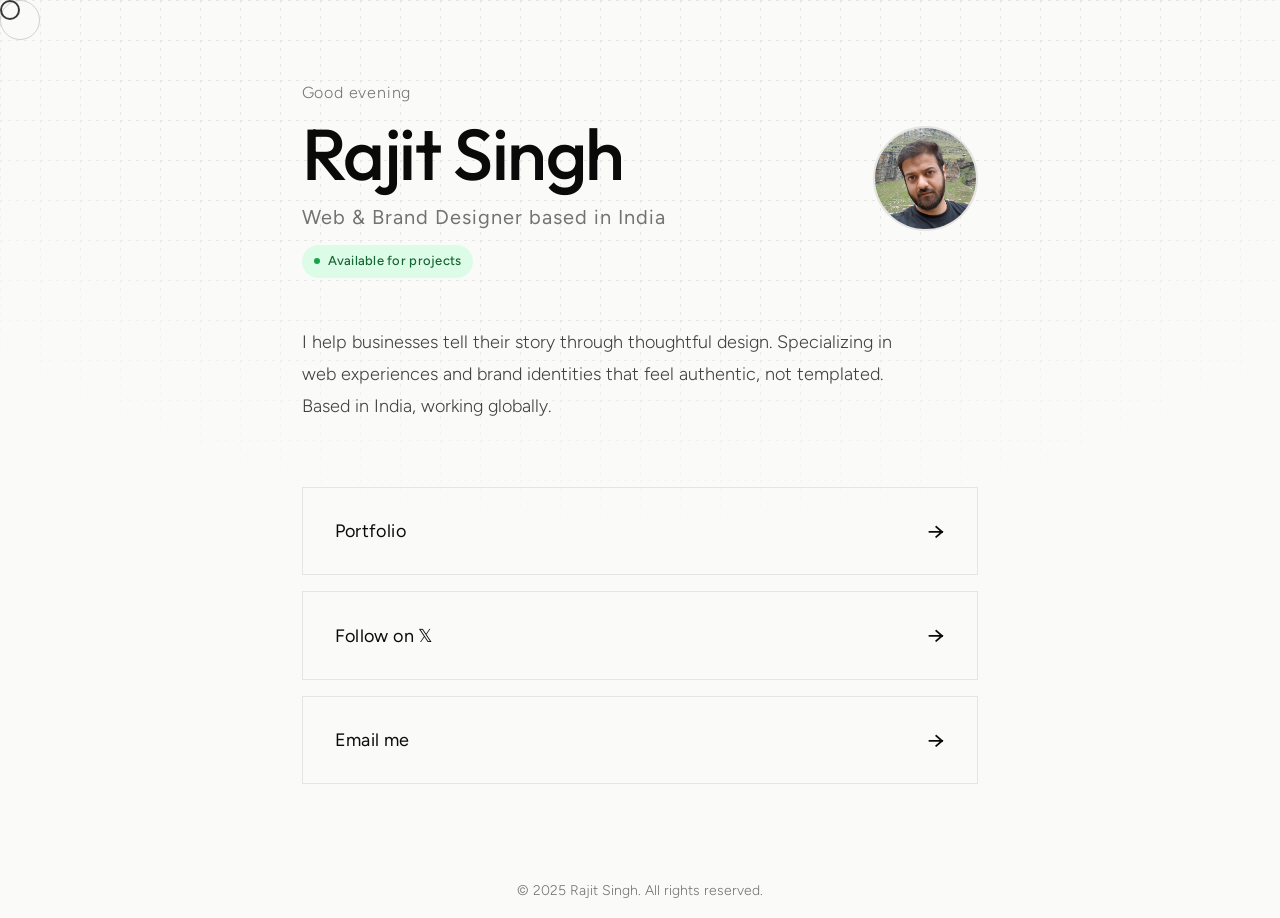
==== index.html @ 6b61099a "Initial commit: rajit.xyz website v1.0.0" ====
<!doctype html>
<html lang="en">
	<head>
		<meta charset="UTF-8" />
		<meta name="viewport" content="width=device-width, initial-scale=1.0" />

		<!-- Primary Meta Tags -->
		<title>Rajit Singh - Web & Brand Designer | India</title>
		<meta name="title" content="Rajit Singh - Web & Brand Designer | India" />
		<meta
			name="description"
			content="Professional web designer and branding designer based in India. Creating authentic, thoughtful digital experiences and brand identities for businesses globally."
		/>
		<meta name="keywords" content="web designer India, brand designer, branding designer, web design, brand identity, portfolio, Rajit Singh, graphic designer India" />
		<meta name="author" content="Rajit Singh" />
		<meta name="robots" content="index, follow" />
		<meta name="language" content="English" />
		<meta name="revisit-after" content="7 days" />

		<!-- Canonical URL -->
		<link rel="canonical" href="https://rajit.xyz/" />

		<!-- Open Graph / Facebook Meta Tags -->
		<meta property="og:type" content="website" />
		<meta property="og:url" content="https://rajit.xyz/" />
		<meta property="og:title" content="Rajit Singh - Web & Brand Designer | India" />
		<meta
			property="og:description"
			content="Professional web designer and branding designer based in India. Creating authentic, thoughtful digital experiences and brand identities for businesses globally."
		/>
		<meta property="og:image" content="https://rajit.xyz/images/featured-image.webp" />
		<meta property="og:image:width" content="1920" />
		<meta property="og:image:height" content="1005" />
		<meta property="og:site_name" content="Rajit Singh" />
		<meta property="og:locale" content="en_IN" />

		<!-- Twitter Card Meta Tags -->
		<meta name="twitter:card" content="summary" />
		<meta name="twitter:site" content="@rajitsingh" />
		<meta name="twitter:creator" content="@rajitsingh" />
		<meta name="twitter:title" content="Rajit Singh - Web & Brand Designer | India" />
		<meta
			name="twitter:description"
			content="Professional web designer and branding designer based in India. Creating authentic, thoughtful digital experiences and brand identities for businesses globally."
		/>
		<meta name="twitter:image" content="https://rajit.xyz/images/featured-image.webp" />

		<!-- Favicon -->
		<link rel="icon" type="image/svg+xml" href="images/favicon.svg" />
		<link rel="icon" type="image/png" sizes="32x32" href="images/favicon-32x32.png" />
		<link rel="icon" type="image/png" sizes="16x16" href="images/favicon-16x16.png" />
		<link rel="apple-touch-icon" sizes="180x180" href="images/apple-touch-icon.png" />

		<!-- Structured Data - JSON-LD Schema.org Person Markup -->
		<script type="application/ld+json">
			{
				"@context": "https://schema.org",
				"@type": "Person",
				"name": "Rajit Singh",
				"url": "https://rajit.xyz",
				"image": "https://rajit.xyz/images/featured-image.webp",
				"jobTitle": "Web & Brand Designer",
				"worksFor": {
					"@type": "Organization",
					"name": "6degrees",
					"url": "https://6degrees.in"
				},
				"address": {
					"@type": "PostalAddress",
					"addressCountry": "IN"
				},
				"sameAs": ["https://x.com/rajitsingh", "https://6degrees.in/portfolio/"],
				"email": "rajit.vikram.singh@6degrees.in",
				"alumniOf": "India",
				"knowsAbout": ["Web Design", "Brand Design", "Brand Identity", "Digital Design", "User Experience"]
			}
		</script>

		<!-- Google Fonts -->
		<link rel="preconnect" href="https://fonts.googleapis.com" />
		<link rel="preconnect" href="https://fonts.gstatic.com" crossorigin />
		<link href="https://fonts.googleapis.com/css2?family=Outfit:wght@500&family=Figtree:wght@300;400;500&display=swap" rel="stylesheet" />

		<!-- Stylesheets -->
		<link rel="stylesheet" href="css/styles.css" />
	</head>
	<body>
		<!-- Custom Cursor Elements -->
		<div class="cursor"></div>
		<div class="cursor-follower"></div>

		<div class="container">
			<main class="content">
				<div class="intro fade-in">
					<div class="intro-text">
						<p class="greeting" id="greeting">Good evening</p>
						<h1 class="name">Rajit Singh</h1>
						<p class="tagline">
							<span class="tagline-text">Web & Brand Designer based in India</span>
							<span class="availability-badge">
								<span class="badge-dot"></span>
								Available for projects
							</span>
						</p>
					</div>
					<img class="profile-picture" src="images/profile.webp" alt="Rajit Singh" width="105" height="105" oncontextmenu="return false;" draggable="false" />
				</div>

				<div class="about fade-in-delay">
					<p>
						I help businesses tell their story through thoughtful design. Specializing in web experiences and brand identities that feel authentic, not templated. Based in India, working globally.
					</p>
				</div>

				<nav class="links fade-in-delay-2">
					<a href="https://6degrees.in/portfolio/" target="_blank" rel="noopener noreferrer" class="link">
						<span class="link-text">Portfolio</span>
						<span class="arrow">→</span>
					</a>
					<a href="https://x.com/rajitsingh" target="_blank" rel="noopener noreferrer" class="link">
						<span class="link-text">Follow on 𝕏</span>
						<span class="arrow">→</span>
					</a>
					<a href="mailto:rajit.vikram.singh@6degrees.in" class="link">
						<span class="link-text">Email me</span>
						<span class="arrow">→</span>
					</a>
				</nav>
			</main>

			<footer class="footer">
				<p>&copy; 2025 Rajit Singh. All rights reserved.</p>
			</footer>
		</div>

		<!-- Scripts -->
		<script src="js/scripts.js"></script>
	</body>
</html>
---- css/styles.css ----
/* Reset and Base Styles */
* {
	margin: 0;
	padding: 0;
	box-sizing: border-box;
}

/* CSS Variables for Theming */
:root {
	color-scheme: light dark;

	/* Light mode colors */
	--bg-color: #fafaf9;
	--text-color: #0a0a0a;
	--text-secondary: #737373;
	--text-muted: #404040;
	--border-color: #e7e5e4;
	--hover-bg: #0a0a0a;
	--hover-text: #fafaf9;
	--grid-color: #e7e5e4;
	--badge-bg: #dcfce7;
	--badge-dot: #16a34a;
	--badge-text: #166534;
	/* New Variables for 404 Page */
	--error-bg: #fca5a5;
	--error-text: #7f1d1d;
}

/* Dark mode colors */
@media (prefers-color-scheme: dark) {
	:root {
		--bg-color: #0a0a0a;
		--text-color: #fafafa;
		--text-secondary: #a3a3a3;
		--text-muted: #d4d4d4;
		--border-color: #262626;
		--hover-bg: #fafafa;
		--hover-text: #0a0a0a;
		--grid-color: #1a1a1a;
		--badge-bg: #14532d;
		--badge-dot: #4ade80;
		--badge-text: #bbf7d0;
		--error-bg: #450a0a;
		--error-text: #fca5a5;
	}
}

body {
	font-family:
		"Figtree",
		-apple-system,
		BlinkMacSystemFont,
		"Segoe UI",
		Roboto,
		"Helvetica Neue",
		Arial,
		sans-serif;
	background-color: var(--bg-color);
	color: var(--text-color);
	line-height: 1.6;
	min-height: 100vh;
	display: flex;
	flex-direction: column;
	overflow-x: hidden;
	transition:
		background-color 0.3s ease,
		color 0.3s ease;
	position: relative;
}

/* Custom Cursor */
.cursor {
	width: 20px;
	height: 20px;
	border: 2px solid var(--text-color);
	border-radius: 50%;
	position: fixed;
	pointer-events: none;
	z-index: 9999;
	transition: all 0.15s ease;
	opacity: 0;
}

.cursor-follower {
	width: 40px;
	height: 40px;
	border: 1px solid var(--text-secondary);
	border-radius: 50%;
	position: fixed;
	pointer-events: none;
	z-index: 9998;
	transition: all 0.3s ease;
	opacity: 0;
}

.cursor.active {
	opacity: 0.8;
}

.cursor-follower.active {
	opacity: 0.3;
}

.cursor.hover {
	transform: scale(1.5);
	background-color: var(--text-color);
	opacity: 0.3;
}

.cursor-follower.hover {
	transform: scale(1.5);
}

/* Dashed Grid Background */
body::before {
	content: "";
	position: fixed;
	inset: 0;
	z-index: 0;
	background-image: linear-gradient(to right, var(--grid-color) 1px, transparent 1px), linear-gradient(to bottom, var(--grid-color) 1px, transparent 1px);
	background-size: 20px 20px;
	mask-image:
		repeating-linear-gradient(to right, black 0px, black 3px, transparent 3px, transparent 8px), repeating-linear-gradient(to bottom, black 0px, black 3px, transparent 3px, transparent 8px),
		radial-gradient(ellipse 70% 60% at 50% 0%, #000 60%, transparent 100%);
	-webkit-mask-image:
		repeating-linear-gradient(to right, black 0px, black 3px, transparent 3px, transparent 8px), repeating-linear-gradient(to bottom, black 0px, black 3px, transparent 3px, transparent 8px),
		radial-gradient(ellipse 70% 60% at 50% 0%, #000 60%, transparent 100%);
	mask-composite: intersect;
	-webkit-mask-composite: source-in;
	pointer-events: none;
	animation: gridExpand 1.8s cubic-bezier(0.65, 0, 0.35, 1) forwards;
}

@keyframes gridExpand {
	0% {
		clip-path: circle(0% at 50% 50%);
		opacity: 0;
	}
	1% {
		opacity: 1;
	}
	100% {
		clip-path: circle(150% at 50% 50%);
		opacity: 1;
	}
}

/* Container */
.container {
	max-width: 800px;
	margin: 0 auto;
	padding-top: 5rem;
	display: flex;
	flex-direction: column;
	min-height: 100vh;
	justify-content: center;
	position: relative;
	z-index: 1;
	animation: contentFadeIn 0.8s ease-out 1s forwards;
	opacity: 0;
}

@keyframes contentFadeIn {
	from {
		opacity: 0;
		transform: translateY(20px);
	}
	to {
		opacity: 1;
		transform: translateY(0);
	}
}

/* Content */
.content {
	flex: 1;
	display: flex;
	flex-direction: column;
	justify-content: center;
	gap: 3rem;
}

/* Intro Section */
.intro {
	text-align: left;
	display: flex;
	align-items: center;
	gap: 1.5rem;
	position: relative;
}

.intro-text {
	flex: 1;
}

.greeting {
	font-size: clamp(0.875rem, 2vw, 1rem);
	color: var(--text-secondary);
	font-weight: 300;
	margin-bottom: 0.5rem;
	letter-spacing: 0.05em;
}

.name {
	font-family: "Outfit", sans-serif;
	font-size: clamp(2.5rem, 8vw, 4.5rem);
	font-weight: 500;
	letter-spacing: -0.02em;
	margin-bottom: 0.5rem;
	line-height: 1.1;
	color: var(--text-color);
}

.tagline {
	font-size: clamp(1rem, 3vw, 1.25rem);
	font-weight: 400;
	color: var(--text-secondary);
	letter-spacing: 0.05em;
	display: flex;
	align-items: center;
	gap: 0.75rem;
	flex-wrap: wrap;
}

.tagline-text {
	display: block;
	width: 100%;
}

/* Availability Badge */
.availability-badge {
	display: inline-flex;
	align-items: center;
	gap: 0.5rem;
	padding: 0.375rem 0.75rem;
	background-color: var(--badge-bg);
	border-radius: 100px;
	font-size: 0.8125rem;
	font-weight: 500;
	color: var(--badge-text);
	letter-spacing: 0.02em;
}

.badge-dot {
	width: 6px;
	height: 6px;
	background-color: var(--badge-dot);
	border-radius: 50%;
	animation: pulse 2s cubic-bezier(0.4, 0, 0.6, 1) infinite;
}

@keyframes pulse {
	0%,
	100% {
		opacity: 1;
	}
	50% {
		opacity: 0.5;
	}
}

.profile-picture {
	width: 105px;
	height: 105px;
	border-radius: 50%;
	object-fit: cover;
	border: 2px solid var(--border-color);
	flex-shrink: 0;
	transition: transform 0.3s cubic-bezier(0.4, 0, 0.2, 1);
	user-select: none;
	-webkit-user-drag: none;
}

.profile-picture:hover {
	transform: scale(1.1);
}

/* About Section */
.about {
	max-width: 600px;
}

.about p {
	font-size: clamp(1rem, 2.5vw, 1.125rem);
	line-height: 1.8;
	color: var(--text-muted);
	font-weight: 300;
}

/* Links Section */
.links {
	display: flex;
	flex-direction: column;
	gap: 1rem;
	margin-top: 1rem;
}

.link {
	display: flex;
	justify-content: space-between;
	align-items: center;
	padding: 1.5rem 2rem;
	background: transparent;
	border: 1px solid var(--border-color);
	color: var(--text-color);
	text-decoration: none;
	font-size: 1.125rem;
	font-weight: 400;
	letter-spacing: 0.02em;
	transition: all 0.3s cubic-bezier(0.4, 0, 0.2, 1);
	position: relative;
	overflow: hidden;
}

.link::before {
	content: "";
	position: absolute;
	top: 0;
	left: 0;
	width: 0;
	height: 100%;
	background: var(--hover-bg);
	transition: width 0.3s cubic-bezier(0.4, 0, 0.2, 1);
	z-index: -1;
}

.link:hover::before {
	width: 100%;
}

.link:hover {
	border-color: var(--text-color);
	color: var(--hover-text);
}

.link-text {
	display: block;
	position: relative;
	overflow: hidden;
	height: 1.5em;
	z-index: 2;
	transition: transform 0.4s cubic-bezier(0.4, 0, 0.2, 1);
}

.link-text::after {
	content: attr(data-text);
	display: block;
	position: absolute;
	top: 100%;
	left: 0;
	width: 100%;
	color: var(--hover-text);
	transition: none;
}

.arrow {
	font-size: 1.5rem;
	transition: transform 0.3s cubic-bezier(0.4, 0, 0.2, 1);
	position: relative;
	z-index: 1;
}

/* Footer */
.footer {
	text-align: center;
	padding: 2rem 0 1rem;
	margin-top: 4rem;
}

.footer p {
	font-size: 0.875rem;
	color: var(--text-secondary);
	font-weight: 300;
	transition: color 0.3s ease;
}

.footer p:hover {
	color: var(--text-color);
}

/* Animations */
@keyframes fadeInUp {
	from {
		opacity: 0;
		transform: translateY(30px);
	}
	to {
		opacity: 1;
		transform: translateY(0);
	}
}

@keyframes fadeInLeft {
	from {
		opacity: 0;
		transform: translateX(-20px);
	}
	to {
		opacity: 1;
		transform: translateX(0);
	}
}

.fade-in {
	animation: fadeInLeft 0.8s ease-out 1.4s forwards;
	opacity: 0;
}

.fade-in-delay {
	opacity: 0;
	animation: fadeInUp 0.8s ease-out 1.6s forwards;
}

.fade-in-delay-2 {
	opacity: 0;
	animation: fadeInUp 0.8s ease-out 1.8s forwards;
}

/* --- BENTO 404 STYLES --- */

.error-container {
	max-width: 700px;
	padding-top: 0;
}

.bento-grid {
	display: grid;
	grid-template-columns: repeat(2, 1fr);
	grid-template-rows: auto auto;
	gap: 1rem;
	width: 100%;
}

/* Base Bento Item */
.bento-item {
	background: var(--bg-color);
	border: 1px solid var(--border-color);
	padding: 2rem;
	position: relative;
	overflow: hidden;
	display: flex;
	flex-direction: column;
	justify-content: center;
	transition: border-color 0.3s ease;
}

/* Item 1: The Big 404 */
.error-code {
	grid-column: 1 / 2;
	grid-row: 1 / 3;
	min-height: 300px;
	background: var(--hover-bg);
	color: var(--hover-text);
	align-items: center;
	text-align: center;
}

.error-code h1 {
	font-family: "Outfit", sans-serif;
	font-size: 8rem;
	line-height: 1;
	font-weight: 700;
	position: relative;
}

.error-label {
	margin-top: 1rem;
	font-family: "Figtree", monospace;
	text-transform: uppercase;
	letter-spacing: 0.1em;
	font-size: 0.875rem;
	opacity: 0.7;
}

/* Glitch Effect */
.glitch {
	position: relative;
}
.glitch::before,
.glitch::after {
	content: attr(data-text);
	position: absolute;
	top: 0;
	left: 0;
	width: 100%;
	height: 100%;
}
.glitch::before {
	left: 2px;
	text-shadow: -1px 0 red;
	clip: rect(24px, 550px, 90px, 0);
	animation: glitch-anim-2 3s infinite linear alternate-reverse;
}
.glitch::after {
	left: -2px;
	text-shadow: -1px 0 blue;
	clip: rect(85px, 550px, 140px, 0);
	animation: glitch-anim-1 2.5s infinite linear alternate-reverse;
}

@keyframes glitch-anim-1 {
	0% {
		clip: rect(20px, 9999px, 80px, 0);
	}
	20% {
		clip: rect(100px, 9999px, 150px, 0);
	}
	40% {
		clip: rect(50px, 9999px, 120px, 0);
	}
	60% {
		clip: rect(10px, 9999px, 60px, 0);
	}
	80% {
		clip: rect(120px, 9999px, 160px, 0);
	}
	100% {
		clip: rect(30px, 9999px, 90px, 0);
	}
}
@keyframes glitch-anim-2 {
	0% {
		clip: rect(120px, 9999px, 150px, 0);
	}
	20% {
		clip: rect(10px, 9999px, 50px, 0);
	}
	40% {
		clip: rect(80px, 9999px, 100px, 0);
	}
	60% {
		clip: rect(30px, 9999px, 60px, 0);
	}
	80% {
		clip: rect(100px, 9999px, 140px, 0);
	}
	100% {
		clip: rect(50px, 9999px, 80px, 0);
	}
}

/* Item 2: Message */
.error-message {
	grid-column: 2 / 3;
	grid-row: 1 / 2;
	justify-content: flex-start;
}
.error-message h2 {
	font-family: "Outfit", sans-serif;
	font-size: 1.5rem;
	margin-bottom: 1rem;
	font-weight: 500;
}
.error-message p {
	color: var(--text-secondary);
	font-size: 1rem;
	line-height: 1.5;
}

/* Item 3: Action (Link) */
/* IMPORTANT: We override bento-item background here to be transparent 
   so the .link class hover animation (black sweep) can be seen. */
.error-action {
	grid-column: 2 / 3;
	grid-row: 2 / 3;
	padding: 0 !important; /* Let the link content handle padding */
	background: transparent !important; /* Critical for link hover effect */
	display: flex;
	align-items: stretch;
	text-decoration: none;
	color: var(--text-color);
}

/* We rely on the existing .link class for hover effects, 
   but we ensure the inner content fills the bento cell */
.error-action .action-content {
	width: 100%;
	height: 100%;
	padding: 2rem;
	display: flex;
	justify-content: space-between;
	align-items: center;
}

/* Item 4: Status/Noise */
.error-status {
	grid-column: 1 / 3;
	grid-row: 3 / 4;
	padding: 1.5rem 2rem;
	flex-direction: row;
	justify-content: space-between;
	align-items: center;
	background: var(--bg-color);
}

.status-indicator {
	display: flex;
	align-items: center;
	gap: 0.75rem;
}
.status-dot {
	width: 8px;
	height: 8px;
	background-color: var(--badge-dot);
	border-radius: 50%;
	box-shadow: 0 0 8px var(--badge-dot);
	animation: pulse 2s cubic-bezier(0.4, 0, 0.6, 1) infinite;
}
.status-text {
	font-family: "Figtree", monospace;
	font-size: 0.875rem;
	color: var(--text-secondary);
	text-transform: uppercase;
	letter-spacing: 0.05em;
}

/* Simple Noise Texture */
.noise-bg {
	position: absolute;
	top: 0;
	left: 0;
	width: 100%;
	height: 100%;
	opacity: 0.03;
	pointer-events: none;
	background-image: url("data:image/svg+xml,%3Csvg viewBox='0 0 200 200' xmlns='http://www.w3.org/2000/svg'%3E%3Cfilter id='noiseFilter'%3E%3CfeTurbulence type='fractalNoise' baseFrequency='0.65' numOctaves='3' stitchTiles='stitch'/%3E%3C/filter%3E%3Crect width='100%25' height='100%25' filter='url(%23noiseFilter)' opacity='1'/%3E%3C/svg%3E");
}

/* Responsive Design */
@media (max-width: 768px) {
	.container {
		padding: 1.5rem;
		padding-top: 1.5rem;
	}

	.content {
		gap: 2rem;
	}

	.intro {
		align-items: flex-start;
	}

	.profile-picture {
		width: 70px;
		height: 70px;
	}

	.link {
		padding: 1.25rem 1.5rem;
		font-size: 1rem;
	}

	.footer {
		margin-top: 3rem;
	}

	.tagline {
		flex-direction: column;
		align-items: flex-start;
		gap: 0.5rem;
	}

	.tagline-text {
		width: auto;
	}

	/* Bento Responsive */
	.bento-grid {
		grid-template-columns: 1fr;
		grid-template-rows: auto;
	}
	.error-code {
		grid-column: 1 / 2;
		grid-row: 1 / 2;
		min-height: 200px;
	}
	.error-code h1 {
		font-size: 6rem;
	}
	.error-message {
		grid-column: 1 / 2;
		grid-row: 2 / 3;
	}
	.error-action {
		grid-column: 1 / 2;
		grid-row: 3 / 4;
	}
	.error-status {
		grid-column: 1 / 2;
		grid-row: 4 / 5;
	}
}

@media (max-width: 480px) {
	.container {
		padding: 1rem;
	}

	.content {
		gap: 1.5rem;
	}

	.intro {
		flex-direction: column;
		padding-top: 3rem;
	}

	.intro-text {
		width: 100%;
	}

	.profile-picture {
		width: 105px;
		height: 105px;
		order: -1;
		margin-bottom: 1rem;
	}

	.name {
		margin-bottom: 0.25rem;
	}

	.link {
		padding: 0.75rem 1.25rem;
	}
}

/* Hide custom cursor on touch devices */
@media (hover: none) and (pointer: coarse) {
	.cursor,
	.cursor-follower {
		display: none;
	}
}

/* Smooth Scrolling */
html {
	scroll-behavior: smooth;
}

/* Selection Color */
::selection {
	background: var(--text-color);
	color: var(--bg-color);
}

/* Cursor interaction for devices with hover capability */
@media (hover: hover) and (pointer: fine) {
	.link,
	.profile-picture,
	.footer p {
		cursor: none;
	}
}

/* Accessibility: Reduced Motion */
@media (prefers-reduced-motion: reduce) {
	*,
	::before,
	::after {
		animation-duration: 0.01ms !important;
		animation-iteration-count: 1 !important;
		transition-duration: 0.01ms !important;
		scroll-behavior: auto !important;
	}

	/* Disable the badge pulse specifically */
	.badge-dot {
		animation: none;
	}
}
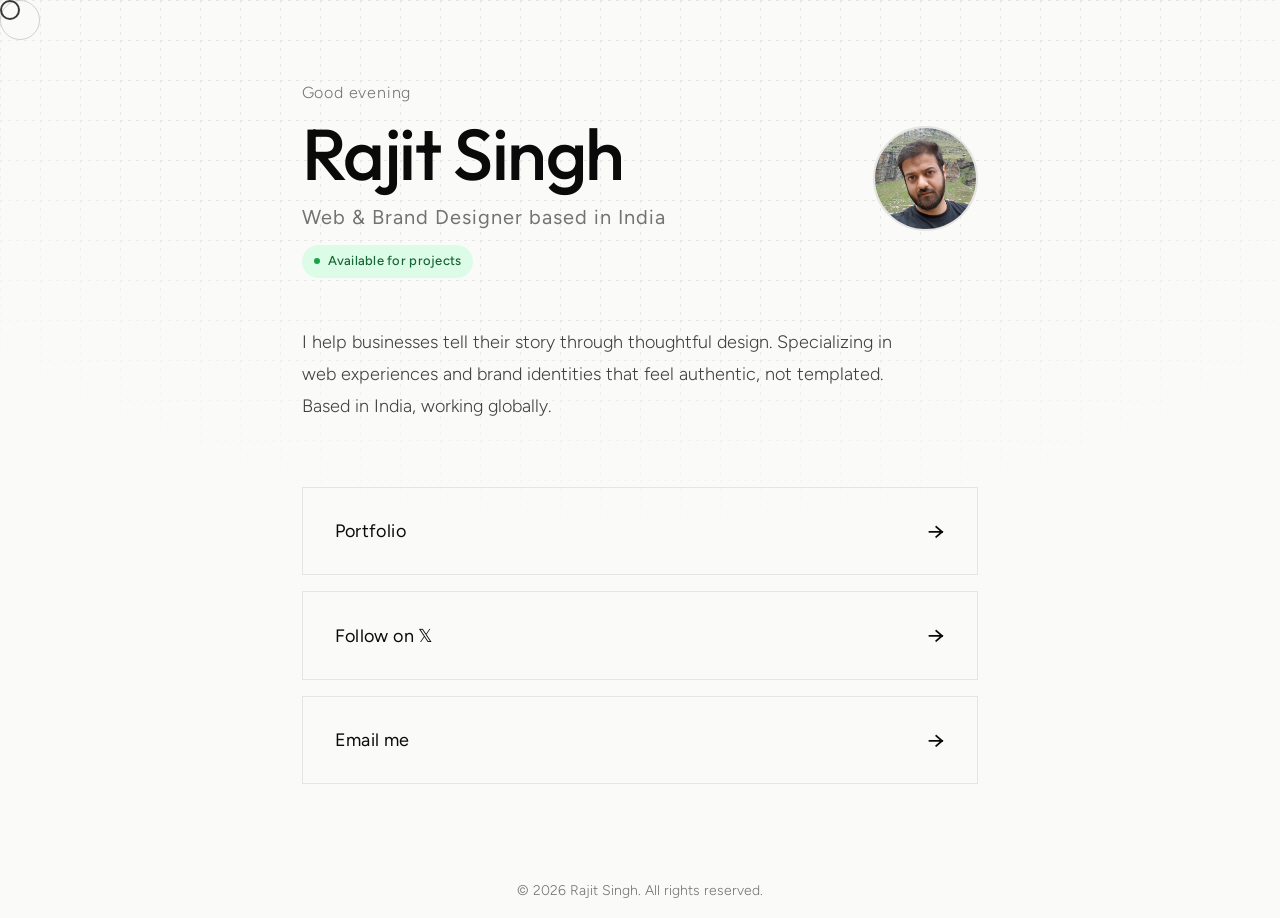
==== commit a87d3813: "Add dynamic copyright year in the footer" ====
--- a/index.html
+++ b/index.html
@@ -129,7 +129,7 @@
 			</main>
 
 			<footer class="footer">
-				<p>&copy; 2025 Rajit Singh. All rights reserved.</p>
+				<p>&copy; <span id="current-year"></span> Rajit Singh. All rights reserved.</p>
 			</footer>
 		</div>
 
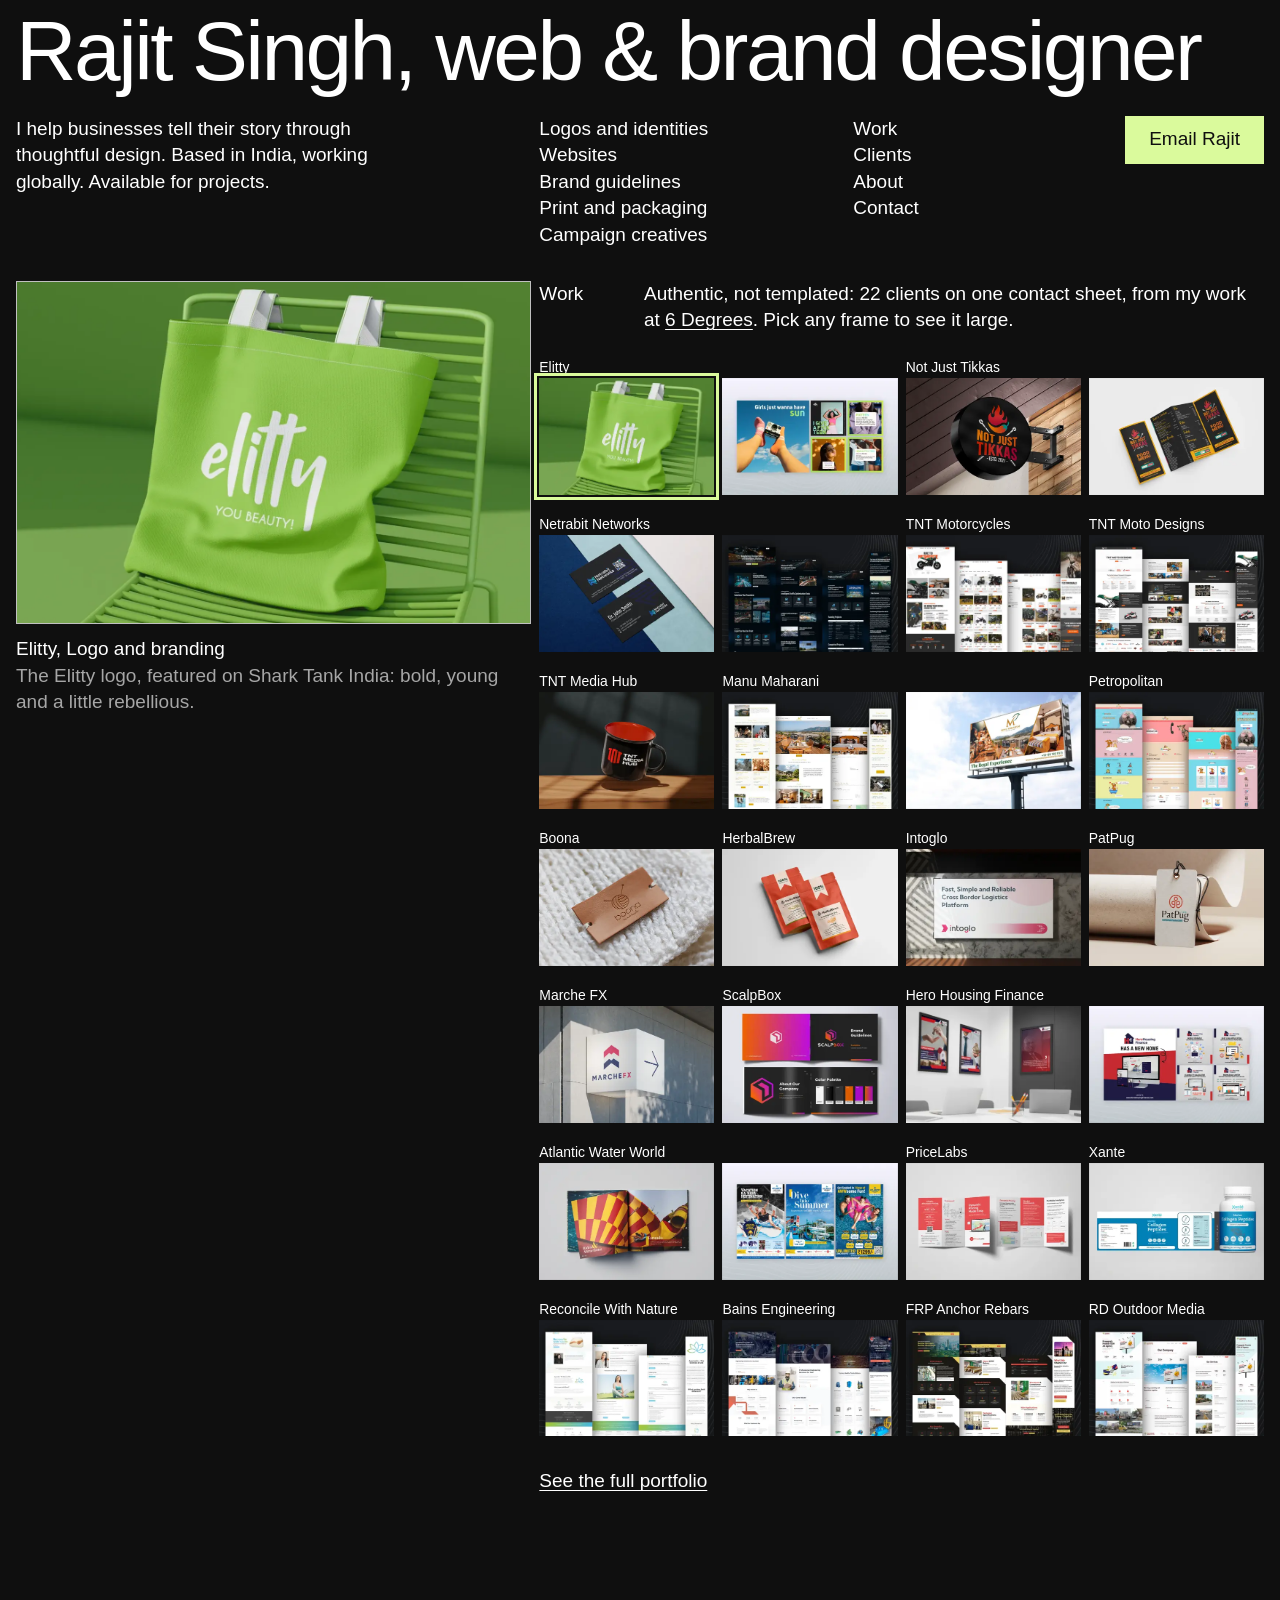
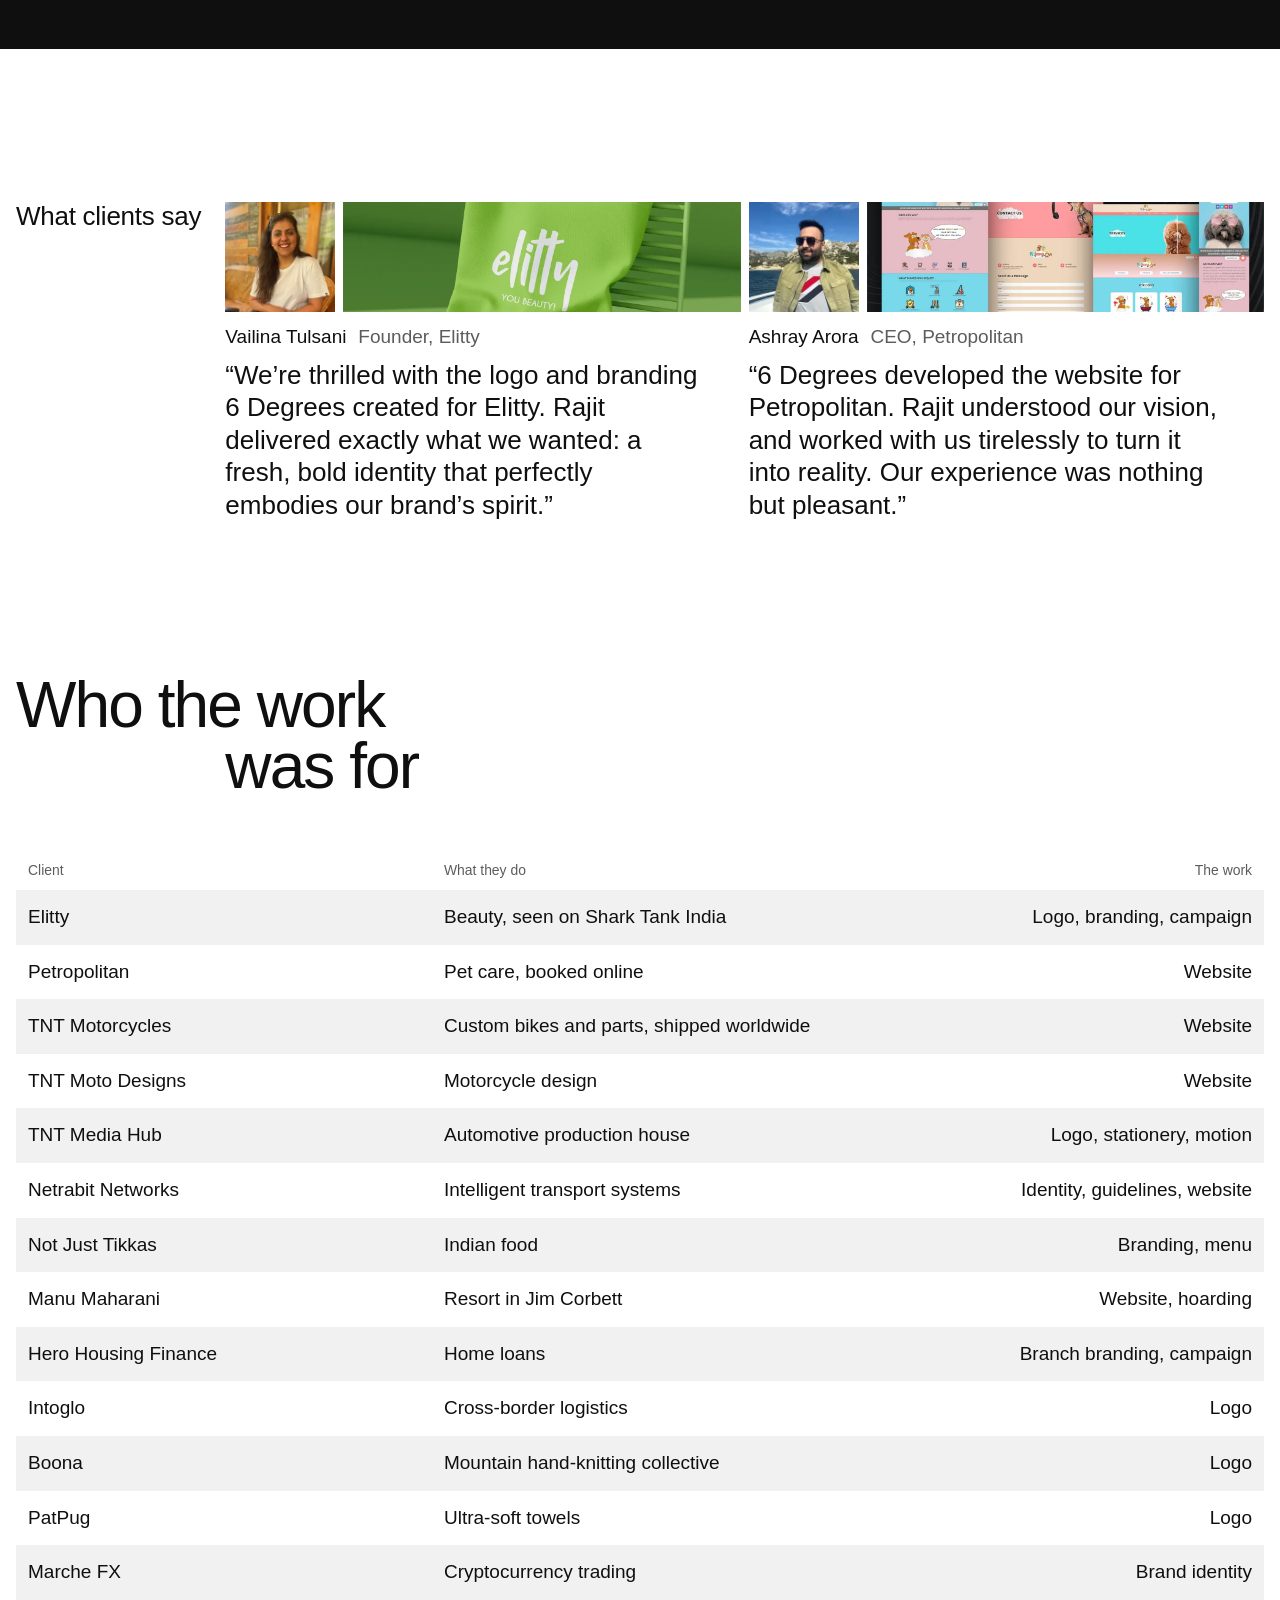
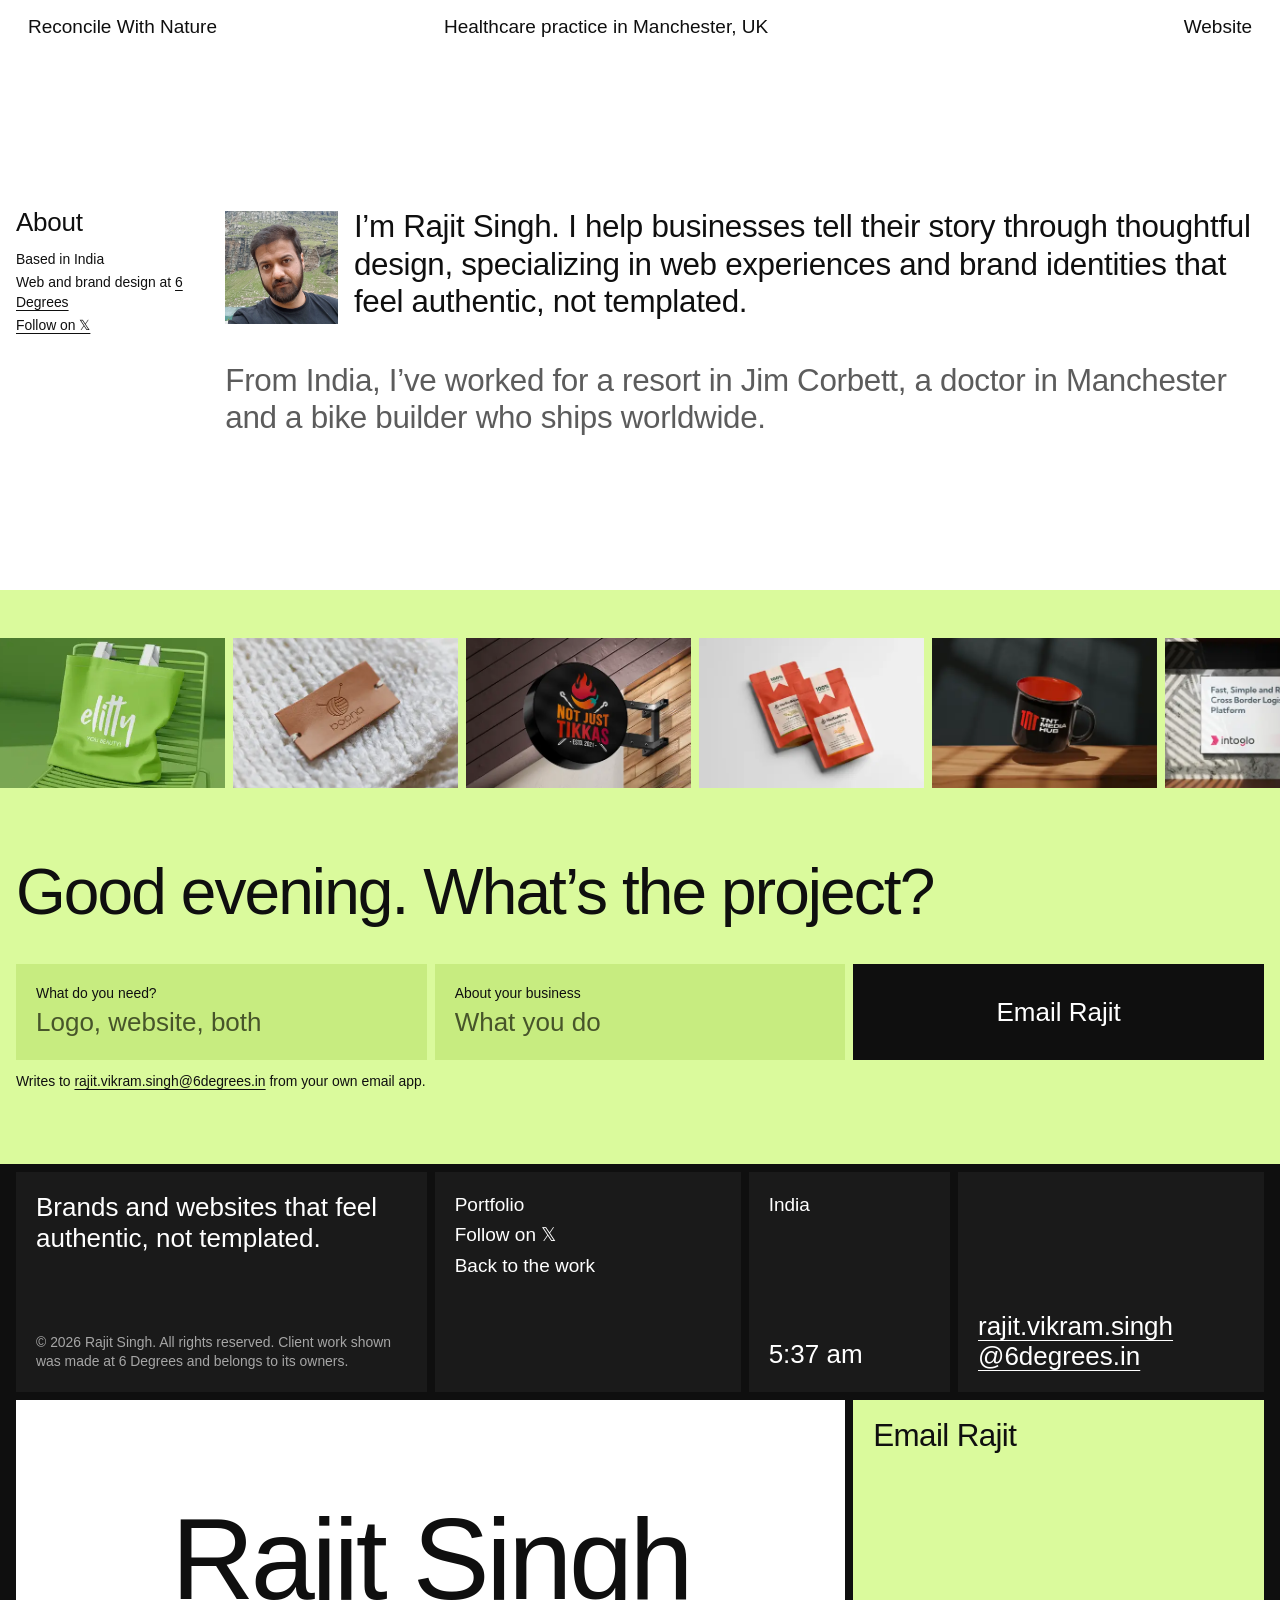
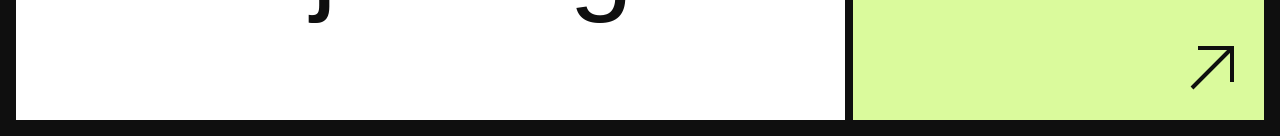
==== commit fb18ac8e: "feat: contact sheet redesign of the home page (not for merge) Experimental redesign kept for referen" ====
--- a/index.html
+++ b/index.html
@@ -14,6 +14,7 @@
 		<meta name="keywords" content="web designer India, brand designer, branding designer, web design, brand identity, portfolio, Rajit Singh, graphic designer India" />
 		<meta name="author" content="Rajit Singh" />
 		<meta name="robots" content="index, follow" />
+		<meta name="theme-color" content="#0f0f0f" />
 		<meta name="language" content="English" />
 		<meta name="revisit-after" content="7 days" />
 
@@ -76,64 +77,373 @@
 			}
 		</script>
 
-		<!-- Google Fonts -->
-		<link rel="preconnect" href="https://fonts.googleapis.com" />
-		<link rel="preconnect" href="https://fonts.gstatic.com" crossorigin />
-		<link href="https://fonts.googleapis.com/css2?family=Outfit:wght@500&family=Figtree:wght@300;400;500&display=swap" rel="stylesheet" />
+		<!-- Fonts -->
+		<link rel="preconnect" href="https://api.fontshare.com" />
+		<link rel="preconnect" href="https://cdn.fontshare.com" crossorigin />
+		<link href="https://api.fontshare.com/v2/css?f[]=clash-grotesk@400,500&display=swap" rel="stylesheet" />
 
 		<!-- Stylesheets -->
-		<link rel="stylesheet" href="css/styles.css" />
+		<link rel="stylesheet" href="css/home.css" />
 	</head>
 	<body>
-		<!-- Custom Cursor Elements -->
-		<div class="cursor"></div>
-		<div class="cursor-follower"></div>
-
-		<div class="container">
-			<main class="content">
-				<div class="intro fade-in">
-					<div class="intro-text">
-						<p class="greeting" id="greeting">Good evening</p>
-						<h1 class="name">Rajit Singh</h1>
-						<p class="tagline">
-							<span class="tagline-text">Web & Brand Designer based in India</span>
-							<span class="availability-badge">
-								<span class="badge-dot"></span>
-								Available for projects
-							</span>
+		<main>
+			<section class="opening" aria-labelledby="page-title">
+				<h1 id="page-title" class="display">Rajit Singh, web <br class="phone-break" />&amp; brand designer</h1>
+
+				<div class="band">
+					<p class="band-intro">I help businesses tell their story through thoughtful design. Based in India, working globally. Available for projects.</p>
+					<ul class="band-list" aria-label="What I design">
+						<li>Logos and identities</li>
+						<li>Websites</li>
+						<li>Brand guidelines</li>
+						<li>Print and packaging</li>
+						<li>Campaign creatives</li>
+					</ul>
+					<nav class="band-nav" aria-label="On this page">
+						<a href="#work">Work</a>
+						<a href="#clients">Clients</a>
+						<a href="#about">About</a>
+						<a href="#contact">Contact</a>
+					</nav>
+					<a class="button band-action" href="mailto:rajit.vikram.singh@6degrees.in">Email Rajit</a>
+				</div>
+
+				<div class="sheet" id="work">
+					<div class="loupe">
+						<a class="loupe-picture" id="loupe-link" href="images/work/elitty-tote.webp">
+							<img id="loupe-a" src="images/work/elitty-tote.webp" alt="Green Elitty tote bag with the white hand-lettered logo, on a green chair" width="1300" height="770" fetchpriority="high" />
+							<img id="loupe-b" alt="" width="1300" height="770" hidden />
+						</a>
+						<div class="loupe-caption" aria-live="polite">
+							<p class="loupe-title"><span id="loupe-run">Elitty</span>, <span id="loupe-kind">Logo and branding</span></p>
+							<p id="loupe-text">The Elitty logo, featured on Shark Tank India: bold, young and a little rebellious.</p>
+						</div>
+					</div>
+
+					<div class="sheet-body">
+						<div class="sheet-head">
+							<h2 class="sheet-heading">Work</h2>
+							<p>Authentic, not templated: 22 clients on one contact sheet, from my work at <a href="https://6degrees.in/portfolio/" target="_blank" rel="noopener noreferrer">6 Degrees</a>. Pick any frame to see it large.</p>
+						</div>
+						<ul class="frames" id="frames">
+							<li style="--i: 0">
+								<span class="frame-title">Elitty</span>
+								<a class="frame" href="images/work/elitty-tote.webp" data-run="Elitty" data-kind="Logo and branding" data-caption="The Elitty logo, featured on Shark Tank India: bold, young and a little rebellious." aria-current="true" aria-label="Elitty: Logo and branding">
+									<img src="images/work/thumb/elitty-tote.webp" alt="Green Elitty tote bag with the white hand-lettered logo, on a green chair" width="480" height="320" decoding="async" />
+								</a>
+							</li>
+							<li style="--i: 1">
+								<span class="frame-title"></span>
+								<a class="frame" href="images/work/elitty-campaign.webp" data-run="Elitty" data-kind="Campaign" data-caption="Campaign creatives carrying the Elitty identity across social posts." aria-label="Elitty: Campaign">
+									<img src="images/work/thumb/elitty-campaign.webp" alt="Elitty campaign creatives with sunlit photographs and bold headlines" width="480" height="320" decoding="async" />
+								</a>
+							</li>
+							<li style="--i: 2">
+								<span class="frame-title">Not Just Tikkas</span>
+								<a class="frame" href="images/work/njt-sign.webp" data-run="Not Just Tikkas" data-kind="Branding" data-caption="The brief was to make the branding as “masaledar” as the food." aria-label="Not Just Tikkas: Branding">
+									<img src="images/work/thumb/njt-sign.webp" alt="Round Not Just Tikkas shop sign with a flame and crossed skewers" width="480" height="320" decoding="async" />
+								</a>
+							</li>
+							<li style="--i: 3">
+								<span class="frame-title"></span>
+								<a class="frame" href="images/work/njt-menu.webp" data-run="Not Just Tikkas" data-kind="Menu" data-caption="The same flame and heat carried onto a folded food menu." aria-label="Not Just Tikkas: Menu">
+									<img src="images/work/thumb/njt-menu.webp" alt="Folded black and yellow Not Just Tikkas food menu" width="480" height="320" decoding="async" />
+								</a>
+							</li>
+							<li style="--i: 4">
+								<span class="frame-title">Netrabit Networks</span>
+								<a class="frame" href="images/work/netrabit-cards.webp" data-run="Netrabit Networks" data-kind="Brand identity" data-caption="Logo, colours, business cards, ID badges and brand guidelines." aria-label="Netrabit Networks: Brand identity">
+									<img src="images/work/thumb/netrabit-cards.webp" alt="Dark Netrabit Networks business cards on a blue and white surface" width="480" height="320" decoding="async" />
+								</a>
+							</li>
+							<li style="--i: 5">
+								<span class="frame-title"></span>
+								<a class="frame" href="images/work/netrabit-web.webp" data-run="Netrabit Networks" data-kind="Website" data-caption="A dark-mode WordPress site for an intelligent transport systems company." aria-label="Netrabit Networks: Website">
+									<img src="images/work/thumb/netrabit-web.webp" alt="Dark Netrabit Networks website pages showing traffic systems" width="480" height="320" decoding="async" />
+								</a>
+							</li>
+							<li style="--i: 6">
+								<span class="frame-title">TNT Motorcycles</span>
+								<a class="frame" href="images/work/tnt-motorcycles.webp" data-run="TNT Motorcycles" data-kind="Website" data-caption="A WooCommerce catalogue of custom bikes, and a store for parts shipped worldwide." aria-label="TNT Motorcycles: Website">
+									<img src="images/work/thumb/tnt-motorcycles.webp" alt="TNT Motorcycles website pages showing custom motorcycles" width="480" height="320" decoding="async" />
+								</a>
+							</li>
+							<li style="--i: 7">
+								<span class="frame-title">TNT Moto Designs</span>
+								<a class="frame" href="images/work/tnt-moto-designs.webp" data-run="TNT Moto Designs" data-kind="Website" data-caption="Designed in Figma, built in WordPress and tuned for performance and search." aria-label="TNT Moto Designs: Website">
+									<img src="images/work/thumb/tnt-moto-designs.webp" alt="TNT Moto Designs website pages with motorcycle photographs" width="480" height="320" decoding="async" />
+								</a>
+							</li>
+							<li style="--i: 8">
+								<span class="frame-title">TNT Media Hub</span>
+								<a class="frame" href="images/work/tnt-media-hub.webp" data-run="TNT Media Hub" data-kind="Branding" data-caption="Logo, stationery and a motion graphics package for an automotive production house." aria-label="TNT Media Hub: Branding">
+									<img src="images/work/thumb/tnt-media-hub.webp" alt="Black TNT Media Hub mug with a red inside, on a wooden table" width="480" height="320" decoding="async" />
+								</a>
+							</li>
+							<li style="--i: 9">
+								<span class="frame-title">Manu Maharani</span>
+								<a class="frame" href="images/work/manu-web.webp" data-run="Manu Maharani" data-kind="Website" data-caption="A site showing off one of the biggest resorts in Jim Corbett and all it offers." aria-label="Manu Maharani: Website">
+									<img src="images/work/thumb/manu-web.webp" alt="Manu Maharani resort website pages with rooms and mountain views" width="480" height="320" decoding="async" />
+								</a>
+							</li>
+							<li style="--i: 10">
+								<span class="frame-title"></span>
+								<a class="frame" href="images/work/manu-hoarding.webp" data-run="Manu Maharani" data-kind="Hoarding" data-caption="A roadside hoarding for the resort: “The Regal Experience”." aria-label="Manu Maharani: Hoarding">
+									<img src="images/work/thumb/manu-hoarding.webp" alt="Manu Maharani roadside hoarding showing the resort against the sky" width="480" height="320" decoding="async" />
+								</a>
+							</li>
+							<li style="--i: 11">
+								<span class="frame-title">Petropolitan</span>
+								<a class="frame" href="images/work/petropolitan.webp" data-run="Petropolitan" data-kind="Website" data-caption="A bright site with appointment booking and a payment gateway built in." aria-label="Petropolitan: Website">
+									<img src="images/work/thumb/petropolitan.webp" alt="Colourful Petropolitan pet care website pages with illustrated dogs" width="480" height="320" decoding="async" />
+								</a>
+							</li>
+							<li style="--i: 12">
+								<span class="frame-title">Boona</span>
+								<a class="frame" href="images/work/boona.webp" data-run="Boona" data-kind="Logo" data-caption="For a mountain collective of hand-knitters: cute, comforting and approachable." aria-label="Boona: Logo">
+									<img src="images/work/thumb/boona.webp" alt="Boona logo with a ball of yarn, stamped on a leather tag sewn to white knitwear" width="480" height="320" loading="lazy" decoding="async" />
+								</a>
+							</li>
+							<li style="--i: 13">
+								<span class="frame-title">HerbalBrew</span>
+								<a class="frame" href="images/work/herbalbrew.webp" data-run="HerbalBrew" data-kind="Branding" data-caption="An old-school logomark with a modern palette, made to stand out on a shelf." aria-label="HerbalBrew: Branding">
+									<img src="images/work/thumb/herbalbrew.webp" alt="Two orange HerbalBrew lemongrass tea pouches" width="480" height="320" loading="lazy" decoding="async" />
+								</a>
+							</li>
+							<li style="--i: 14">
+								<span class="frame-title">Intoglo</span>
+								<a class="frame" href="images/work/intoglo.webp" data-run="Intoglo" data-kind="Logo" data-caption="A modern, minimal mark for a company rebuilding cross-border logistics with technology." aria-label="Intoglo: Logo">
+									<img src="images/work/thumb/intoglo.webp" alt="Intoglo sign on a marble wall in slatted light" width="480" height="320" loading="lazy" decoding="async" />
+								</a>
+							</li>
+							<li style="--i: 15">
+								<span class="frame-title">PatPug</span>
+								<a class="frame" href="images/work/patpug.webp" data-run="PatPug" data-kind="Logo" data-caption="For ultra-soft towels: a mark that feels breezy, natural and comforting." aria-label="PatPug: Logo">
+									<img src="images/work/thumb/patpug.webp" alt="PatPug swing tag with a round red logo, on soft paper" width="480" height="320" loading="lazy" decoding="async" />
+								</a>
+							</li>
+							<li style="--i: 16">
+								<span class="frame-title">Marche FX</span>
+								<a class="frame" href="images/work/marche-fx.webp" data-run="Marche FX" data-kind="Brand identity" data-caption="A complete identity for a cryptocurrency trading platform." aria-label="Marche FX: Brand identity">
+									<img src="images/work/thumb/marche-fx.webp" alt="Marche FX chevron logo on a sign on a concrete wall" width="480" height="320" loading="lazy" decoding="async" />
+								</a>
+							</li>
+							<li style="--i: 17">
+								<span class="frame-title">ScalpBox</span>
+								<a class="frame" href="images/work/scalpbox.webp" data-run="ScalpBox" data-kind="Brand guidelines" data-caption="A dark palette and a curved typeface for a company built on new technology." aria-label="ScalpBox: Brand guidelines">
+									<img src="images/work/thumb/scalpbox.webp" alt="ScalpBox brand guidelines spread with the logo and colour palette" width="480" height="320" loading="lazy" decoding="async" />
+								</a>
+							</li>
+							<li style="--i: 18">
+								<span class="frame-title">Hero Housing Finance</span>
+								<a class="frame" href="images/work/hhfl-branch.webp" data-run="Hero Housing Finance" data-kind="Branch branding" data-caption="Posters and wall graphics for the company’s branch offices." aria-label="Hero Housing Finance: Branch branding">
+									<img src="images/work/thumb/hhfl-branch.webp" alt="Framed Hero Housing Finance posters on an office wall" width="480" height="320" loading="lazy" decoding="async" />
+								</a>
+							</li>
+							<li style="--i: 19">
+								<span class="frame-title"></span>
+								<a class="frame" href="images/work/hhfl-campaign.webp" data-run="Hero Housing Finance" data-kind="Campaign" data-caption="Creatives announcing the company’s new home online." aria-label="Hero Housing Finance: Campaign">
+									<img src="images/work/thumb/hhfl-campaign.webp" alt="Hero Housing Finance creatives announcing a new website" width="480" height="320" loading="lazy" decoding="async" />
+								</a>
+							</li>
+							<li style="--i: 20">
+								<span class="frame-title">Atlantic Water World</span>
+								<a class="frame" href="images/work/atlantic-brochure.webp" data-run="Atlantic Water World" data-kind="Brochure" data-caption="A brochure of rides and attractions, opened out in red and yellow." aria-label="Atlantic Water World: Brochure">
+									<img src="images/work/thumb/atlantic-brochure.webp" alt="Open Atlantic Water World brochure with a red and yellow water slide" width="480" height="320" loading="lazy" decoding="async" />
+								</a>
+							</li>
+							<li style="--i: 21">
+								<span class="frame-title"></span>
+								<a class="frame" href="images/work/atlantic-ads.webp" data-run="Atlantic Water World" data-kind="Newspaper ads" data-caption="Three newspaper ads, each selling a day out at the park." aria-label="Atlantic Water World: Newspaper ads">
+									<img src="images/work/thumb/atlantic-ads.webp" alt="Three colourful Atlantic Water World newspaper advertisements" width="480" height="320" loading="lazy" decoding="async" />
+								</a>
+							</li>
+							<li style="--i: 22">
+								<span class="frame-title">PriceLabs</span>
+								<a class="frame" href="images/work/pricelabs.webp" data-run="PriceLabs" data-kind="Leaflet" data-caption="A folded leaflet explaining dynamic pricing." aria-label="PriceLabs: Leaflet">
+									<img src="images/work/thumb/pricelabs.webp" alt="Folded red and white PriceLabs leaflet" width="480" height="320" loading="lazy" decoding="async" />
+								</a>
+							</li>
+							<li style="--i: 23">
+								<span class="frame-title">Xante</span>
+								<a class="frame" href="images/work/xante-label.webp" data-run="Xante" data-kind="Label" data-caption="A supplement label laid out flat beside the finished bottle." aria-label="Xante: Label">
+									<img src="images/work/thumb/xante-label.webp" alt="Xante marine collagen peptides label beside a white bottle" width="480" height="320" loading="lazy" decoding="async" />
+								</a>
+							</li>
+							<li style="--i: 24">
+								<span class="frame-title">Reconcile With Nature</span>
+								<a class="frame" href="images/work/rwn.webp" data-run="Reconcile With Nature" data-kind="Website" data-caption="A showcase for a doctor’s healthcare practice in Manchester, UK." aria-label="Reconcile With Nature: Website">
+									<img src="images/work/thumb/rwn.webp" alt="Reconcile With Nature website pages with a lotus logo" width="480" height="320" loading="lazy" decoding="async" />
+								</a>
+							</li>
+							<li style="--i: 25">
+								<span class="frame-title">Bains Engineering</span>
+								<a class="frame" href="images/work/bains.webp" data-run="Bains Engineering" data-kind="Website" data-caption="The full product line-up of an engineering company in Ghaziabad." aria-label="Bains Engineering: Website">
+									<img src="images/work/thumb/bains.webp" alt="Bains Engineering website pages with industrial photographs" width="480" height="320" loading="lazy" decoding="async" />
+								</a>
+							</li>
+							<li style="--i: 26">
+								<span class="frame-title">FRP Anchor Rebars</span>
+								<a class="frame" href="images/work/frp.webp" data-run="FRP Anchor Rebars" data-kind="Website" data-caption="An online brochure for a maker of sustainable GFRP rebars." aria-label="FRP Anchor Rebars: Website">
+									<img src="images/work/thumb/frp.webp" alt="Dark FRP Anchor Rebars website pages with angular panels" width="480" height="320" loading="lazy" decoding="async" />
+								</a>
+							</li>
+							<li style="--i: 27">
+								<span class="frame-title">RD Outdoor Media</span>
+								<a class="frame" href="images/work/rd-outdoor.webp" data-run="RD Outdoor Media" data-kind="Website" data-caption="The online brochure of a large outdoor advertising agency in eastern Uttar Pradesh." aria-label="RD Outdoor Media: Website">
+									<img src="images/work/thumb/rd-outdoor.webp" alt="RD Outdoor Media website pages showing roadside billboards" width="480" height="320" loading="lazy" decoding="async" />
+								</a>
+							</li>
+						</ul>
+						<a class="sheet-more" href="https://6degrees.in/portfolio/" target="_blank" rel="noopener noreferrer">See the full portfolio</a>
+					</div>
+				</div>
+			</section>
+
+			<div class="paper">
+				<section class="voices" id="clients" aria-labelledby="voices-title">
+					<h2 id="voices-title" class="small-heading rise">What clients say</h2>
+					<figure class="voice voice-wide rise">
+						<div class="voice-band">
+							<img src="images/work/client-vailina.webp" alt="Vailina Tulsani" width="110" height="110" loading="lazy" />
+							<img src="images/work/elitty-tote.webp" alt="" width="1300" height="770" loading="lazy" />
+						</div>
+						<figcaption><strong>Vailina Tulsani</strong> Founder, Elitty</figcaption>
+						<blockquote>“We’re thrilled with the logo and branding 6 Degrees created for Elitty. Rajit delivered exactly what we wanted: a fresh, bold identity that perfectly embodies our brand’s spirit.”</blockquote>
+					</figure>
+					<figure class="voice rise">
+						<div class="voice-band">
+							<img src="images/work/client-ashray.webp" alt="Ashray Arora" width="110" height="110" loading="lazy" />
+							<img src="images/work/petropolitan.webp" alt="" width="1300" height="870" loading="lazy" />
+						</div>
+						<figcaption><strong>Ashray Arora</strong> CEO, Petropolitan</figcaption>
+						<blockquote>“6 Degrees developed the website for Petropolitan. Rajit understood our vision, and worked with us tirelessly to turn it into reality. Our experience was nothing but pleasant.”</blockquote>
+					</figure>
+				</section>
+
+				<section class="ledger" aria-labelledby="ledger-title">
+					<h2 id="ledger-title" class="stepped rise"><span>Who the work</span> <span>was for</span></h2>
+					<div class="ledger-table rise">
+						<table>
+							<thead>
+								<tr>
+									<th scope="col">Client</th>
+									<th scope="col">What they do</th>
+									<th scope="col">The work</th>
+								</tr>
+							</thead>
+							<tbody>
+								<tr><th scope="row">Elitty</th><td>Beauty, seen on Shark Tank India</td><td>Logo, branding, campaign</td></tr>
+								<tr><th scope="row">Petropolitan</th><td>Pet care, booked online</td><td>Website</td></tr>
+								<tr><th scope="row">TNT Motorcycles</th><td>Custom bikes and parts, shipped worldwide</td><td>Website</td></tr>
+								<tr><th scope="row">TNT Moto Designs</th><td>Motorcycle design</td><td>Website</td></tr>
+								<tr><th scope="row">TNT Media Hub</th><td>Automotive production house</td><td>Logo, stationery, motion</td></tr>
+								<tr><th scope="row">Netrabit Networks</th><td>Intelligent transport systems</td><td>Identity, guidelines, website</td></tr>
+								<tr><th scope="row">Not Just Tikkas</th><td>Indian food</td><td>Branding, menu</td></tr>
+								<tr><th scope="row">Manu Maharani</th><td>Resort in Jim Corbett</td><td>Website, hoarding</td></tr>
+								<tr><th scope="row">Hero Housing Finance</th><td>Home loans</td><td>Branch branding, campaign</td></tr>
+								<tr><th scope="row">Intoglo</th><td>Cross-border logistics</td><td>Logo</td></tr>
+								<tr><th scope="row">Boona</th><td>Mountain hand-knitting collective</td><td>Logo</td></tr>
+								<tr><th scope="row">PatPug</th><td>Ultra-soft towels</td><td>Logo</td></tr>
+								<tr><th scope="row">Marche FX</th><td>Cryptocurrency trading</td><td>Brand identity</td></tr>
+								<tr><th scope="row">Reconcile With Nature</th><td>Healthcare practice in Manchester, UK</td><td>Website</td></tr>
+							</tbody>
+						</table>
+					</div>
+				</section>
+
+				<section class="about" id="about" aria-labelledby="about-title">
+					<div class="about-facts rise">
+						<h2 id="about-title" class="small-heading">About</h2>
+						<ul>
+							<li>Based in India</li>
+							<li>Web and brand design at <a href="https://6degrees.in/" target="_blank" rel="noopener noreferrer">6 Degrees</a></li>
+							<li><a href="https://x.com/rajitsingh" target="_blank" rel="noopener noreferrer">Follow on 𝕏</a></li>
+						</ul>
+					</div>
+					<div class="about-text rise">
+						<p>
+							<img class="profile-picture" src="images/profile.webp" alt="Rajit Singh" width="800" height="800" loading="lazy" oncontextmenu="return false;" draggable="false" />
+							<strong>I’m Rajit Singh.</strong> I help businesses tell their story through thoughtful design, specializing in web experiences and brand identities that feel authentic, not templated.
 						</p>
-					</div>
-					<img class="profile-picture" src="images/profile.webp" alt="Rajit Singh" width="105" height="105" oncontextmenu="return false;" draggable="false" />
+						<p class="about-second">From India, I’ve worked for a resort in Jim Corbett, a doctor in Manchester and a bike builder who ships worldwide.</p>
+					</div>
+				</section>
+			</div>
+
+			<section class="contact" id="contact" aria-labelledby="contact-title">
+				<div class="strip" aria-hidden="true">
+					<div class="strip-track">
+						<div class="strip-set">
+							<img src="images/work/thumb/elitty-tote.webp" alt="" width="225" height="150" loading="lazy" decoding="async" />
+							<img src="images/work/thumb/boona.webp" alt="" width="225" height="150" loading="lazy" decoding="async" />
+							<img src="images/work/thumb/njt-sign.webp" alt="" width="225" height="150" loading="lazy" decoding="async" />
+							<img src="images/work/thumb/herbalbrew.webp" alt="" width="225" height="150" loading="lazy" decoding="async" />
+							<img src="images/work/thumb/tnt-media-hub.webp" alt="" width="225" height="150" loading="lazy" decoding="async" />
+							<img src="images/work/thumb/intoglo.webp" alt="" width="225" height="150" loading="lazy" decoding="async" />
+							<img src="images/work/thumb/petropolitan.webp" alt="" width="225" height="150" loading="lazy" decoding="async" />
+							<img src="images/work/thumb/patpug.webp" alt="" width="225" height="150" loading="lazy" decoding="async" />
+							<img src="images/work/thumb/marche-fx.webp" alt="" width="225" height="150" loading="lazy" decoding="async" />
+							<img src="images/work/thumb/manu-hoarding.webp" alt="" width="225" height="150" loading="lazy" decoding="async" />
+							<img src="images/work/thumb/netrabit-cards.webp" alt="" width="225" height="150" loading="lazy" decoding="async" />
+							<img src="images/work/thumb/atlantic-brochure.webp" alt="" width="225" height="150" loading="lazy" decoding="async" />
+						</div>
+						<div class="strip-set">
+							<img src="images/work/thumb/elitty-tote.webp" alt="" width="225" height="150" loading="lazy" decoding="async" />
+							<img src="images/work/thumb/boona.webp" alt="" width="225" height="150" loading="lazy" decoding="async" />
+							<img src="images/work/thumb/njt-sign.webp" alt="" width="225" height="150" loading="lazy" decoding="async" />
+							<img src="images/work/thumb/herbalbrew.webp" alt="" width="225" height="150" loading="lazy" decoding="async" />
+							<img src="images/work/thumb/tnt-media-hub.webp" alt="" width="225" height="150" loading="lazy" decoding="async" />
+							<img src="images/work/thumb/intoglo.webp" alt="" width="225" height="150" loading="lazy" decoding="async" />
+							<img src="images/work/thumb/petropolitan.webp" alt="" width="225" height="150" loading="lazy" decoding="async" />
+							<img src="images/work/thumb/patpug.webp" alt="" width="225" height="150" loading="lazy" decoding="async" />
+							<img src="images/work/thumb/marche-fx.webp" alt="" width="225" height="150" loading="lazy" decoding="async" />
+							<img src="images/work/thumb/manu-hoarding.webp" alt="" width="225" height="150" loading="lazy" decoding="async" />
+							<img src="images/work/thumb/netrabit-cards.webp" alt="" width="225" height="150" loading="lazy" decoding="async" />
+							<img src="images/work/thumb/atlantic-brochure.webp" alt="" width="225" height="150" loading="lazy" decoding="async" />
+						</div>
+					</div>
 				</div>
-
-				<div class="about fade-in-delay">
-					<p>
-						I help businesses tell their story through thoughtful design. Specializing in web experiences and brand identities that feel authentic, not templated. Based in India, working globally.
-					</p>
-				</div>
-
-				<nav class="links fade-in-delay-2">
-					<a href="https://6degrees.in/portfolio/" target="_blank" rel="noopener noreferrer" class="link">
-						<span class="link-text">Portfolio</span>
-						<span class="arrow">→</span>
-					</a>
-					<a href="https://x.com/rajitsingh" target="_blank" rel="noopener noreferrer" class="link">
-						<span class="link-text">Follow on 𝕏</span>
-						<span class="arrow">→</span>
-					</a>
-					<a href="mailto:rajit.vikram.singh@6degrees.in" class="link">
-						<span class="link-text">Email me</span>
-						<span class="arrow">→</span>
-					</a>
-				</nav>
-			</main>
-
-			<footer class="footer">
-				<p>&copy; <span id="current-year"></span> Rajit Singh. All rights reserved.</p>
-			</footer>
-		</div>
-
-		<!-- Scripts -->
-		<script src="js/scripts.js"></script>
+				<h2 id="contact-title" class="contact-heading rise"><span id="greeting"></span>What’s the project?</h2>
+				<form class="contact-form rise" id="contact-form" action="mailto:rajit.vikram.singh@6degrees.in" method="get" enctype="text/plain">
+					<div class="cell">
+						<label for="contact-subject">What do you need?</label>
+						<input id="contact-subject" name="subject" type="text" placeholder="Logo, website, both" autocomplete="off" />
+					</div>
+					<div class="cell">
+						<label for="contact-body">About your business</label>
+						<input id="contact-body" name="body" type="text" placeholder="What you do" autocomplete="off" />
+					</div>
+					<button class="cell cell-submit" type="submit">Email Rajit</button>
+				</form>
+				<p class="contact-print">Writes to <a href="mailto:rajit.vikram.singh@6degrees.in">rajit.vikram.singh@6degrees.in</a> from your own email app.</p>
+			</section>
+		</main>
+
+		<footer class="tiles">
+			<div class="tile tile-statement">
+				<p>Brands and websites that feel authentic, not templated.</p>
+				<p class="legal">&copy; <span id="current-year">2026</span> Rajit Singh. All rights reserved. Client work shown was made at 6 Degrees and belongs to its owners.</p>
+			</div>
+			<nav class="tile tile-nav" aria-label="Elsewhere">
+				<a href="https://6degrees.in/portfolio/" target="_blank" rel="noopener noreferrer">Portfolio</a>
+				<a href="https://x.com/rajitsingh" target="_blank" rel="noopener noreferrer">Follow on 𝕏</a>
+				<a href="#work">Back to the work</a>
+			</nav>
+			<div class="tile tile-time">
+				<p>India</p>
+				<p class="time" id="india-time">UTC+5:30</p>
+			</div>
+			<div class="tile tile-email">
+				<a href="mailto:rajit.vikram.singh@6degrees.in">rajit.vikram.singh<wbr />@6degrees.in</a>
+			</div>
+			<p class="tile tile-wordmark" aria-hidden="true">Rajit Singh</p>
+			<a class="tile tile-action" href="mailto:rajit.vikram.singh@6degrees.in">
+				<span>Email Rajit</span>
+				<svg viewBox="0 0 64 64" width="64" height="64" aria-hidden="true"><path d="M12 52 52 12M18 12h34v34" fill="none" stroke="currentColor" stroke-width="4" /></svg>
+			</a>
+		</footer>
+
+		<script src="js/home.js"></script>
 	</body>
 </html>
--- a/css/home.css
+++ b/css/home.css
@@ -0,0 +1,1086 @@
+/* Home page. The 404 page keeps its own css/styles.css and css/404.css. */
+*,
+*::before,
+*::after {
+	margin: 0;
+	padding: 0;
+	box-sizing: border-box;
+}
+
+:root {
+	color-scheme: dark;
+
+	--bg: #0f0f0f;
+	--surface: #1a1a1a;
+	--ink: #ffffff;
+	--muted: #a6a6a6;
+	--accent: #dafa9c;
+	--accent-ink: #0f0f0f;
+	--paper: #ffffff;
+	--paper-tone: #f1f1f1;
+	--paper-ink: #0f0f0f;
+	--paper-muted: #5c5c5c;
+	--field-tone: #c7ec80;
+
+	--step-small: clamp(0.8125rem, 0.79rem + 0.1vw, 0.875rem);
+	--step-body: clamp(1.0625rem, 1rem + 0.25vw, 1.1875rem);
+	--step-lead: clamp(1.25rem, 1.1rem + 0.7vw, 1.625rem);
+	--step-head: clamp(2rem, 1.3rem + 3.2vw, 4rem);
+	--step-display: 6.55vw;
+	--step-title: clamp(2.75rem, 5vw, 4.5rem);
+	--step-statement: clamp(1.5rem, 2.45vw, 2.25rem);
+
+	--margin: 16px;
+	--gap: 8px;
+	--section: clamp(96px, 12vw, 180px);
+	--ease: cubic-bezier(0.2, 0.7, 0.2, 1);
+}
+
+html {
+	background: var(--bg);
+	scroll-behavior: smooth;
+	-webkit-text-size-adjust: 100%;
+}
+
+body {
+	font-family: "Clash Grotesk", "Helvetica Neue", Arial, sans-serif;
+	font-weight: 400;
+	font-size: var(--step-body);
+	line-height: 1.4;
+	background: var(--bg);
+	color: var(--ink);
+	overflow-x: clip;
+}
+
+img {
+	display: block;
+	max-width: 100%;
+	height: auto;
+}
+
+ul {
+	list-style: none;
+}
+
+a {
+	color: inherit;
+	text-underline-offset: 0.18em;
+	text-decoration-thickness: 1px;
+	transition: opacity 180ms ease;
+}
+
+a:focus-visible,
+button:focus-visible,
+input:focus-visible {
+	outline: 3px solid var(--accent);
+	outline-offset: 2px;
+}
+
+.paper a:focus-visible,
+.contact a:focus-visible,
+.contact input:focus-visible,
+.contact button:focus-visible,
+.tile-action:focus-visible {
+	outline-color: var(--paper-ink);
+}
+
+::selection {
+	background: var(--accent);
+	color: var(--accent-ink);
+}
+
+section[id],
+div[id="work"] {
+	scroll-margin-top: 16px;
+}
+
+.phone-break {
+	display: none;
+}
+
+/* Opening: name, text band, then the sheet */
+.opening {
+	padding: 12px var(--margin) var(--section);
+}
+
+.display {
+	font-size: var(--step-display);
+	font-weight: 400;
+	line-height: 0.95;
+	letter-spacing: -0.03em;
+	white-space: nowrap;
+}
+
+.band {
+	display: grid;
+	grid-template-columns: repeat(12, minmax(0, 1fr));
+	column-gap: var(--gap);
+	margin-top: 24px;
+	align-items: start;
+}
+
+.band-intro {
+	grid-column: 1 / span 4;
+	max-width: 30em;
+}
+
+.band-list {
+	grid-column: 6 / span 3;
+}
+
+.band-nav {
+	grid-column: 9 / span 2;
+	display: flex;
+	flex-direction: column;
+	align-items: flex-start;
+}
+
+.band-nav a {
+	text-decoration: none;
+}
+
+.band-nav a:hover {
+	text-decoration: underline;
+}
+
+.button {
+	display: inline-flex;
+	align-items: center;
+	justify-content: center;
+	min-height: 48px;
+	padding: 0 24px;
+	background: var(--accent);
+	color: var(--accent-ink);
+	font-weight: 500;
+	text-decoration: none;
+	transition:
+		transform 180ms var(--ease),
+		opacity 180ms ease;
+}
+
+.button:hover {
+	transform: translateY(-2px);
+}
+
+.button:active {
+	transform: translateY(1px);
+}
+
+.band-action {
+	grid-column: 11 / span 2;
+	justify-self: end;
+}
+
+/* The sheet and its loupe */
+.sheet {
+	display: grid;
+	grid-template-columns: repeat(12, minmax(0, 1fr));
+	column-gap: var(--gap);
+	margin-top: 32px;
+	align-items: start;
+}
+
+.loupe {
+	grid-column: 1 / span 5;
+	position: sticky;
+	top: 16px;
+}
+
+.loupe-picture {
+	display: block;
+	position: relative;
+	aspect-ratio: 3 / 2;
+	background: var(--surface);
+	overflow: hidden;
+}
+
+.loupe-picture img {
+	position: absolute;
+	inset: 0;
+	width: 100%;
+	height: 100%;
+	object-fit: cover;
+	transition: opacity 240ms ease;
+}
+
+.loupe-caption {
+	margin-top: 12px;
+	min-height: 5.6em;
+	max-width: 36em;
+}
+
+.loupe-title {
+	font-weight: 500;
+}
+
+.loupe-caption p + p {
+	color: var(--muted);
+}
+
+.sheet-body {
+	grid-column: 6 / -1;
+}
+
+.sheet-head {
+	display: grid;
+	grid-template-columns: repeat(7, minmax(0, 1fr));
+	column-gap: var(--gap);
+	margin-bottom: 24px;
+}
+
+.sheet-heading {
+	grid-column: 1 / span 1;
+	font-size: var(--step-body);
+	font-weight: 500;
+}
+
+.sheet-head p {
+	grid-column: 2 / -1;
+	max-width: 38em;
+}
+
+.frames {
+	display: grid;
+	grid-template-columns: repeat(4, minmax(0, 1fr));
+	gap: 20px var(--gap);
+}
+
+.frame-title {
+	display: block;
+	min-height: 1.45em;
+	font-size: var(--step-small);
+	white-space: nowrap;
+}
+
+.frame {
+	display: block;
+	aspect-ratio: 3 / 2;
+	overflow: hidden;
+	background: var(--surface);
+	cursor: pointer;
+}
+
+.frame img {
+	width: 100%;
+	height: 100%;
+	object-fit: cover;
+	transition:
+		transform 300ms var(--ease),
+		opacity 200ms ease;
+}
+
+.frame:hover img,
+.frame:focus-visible img {
+	transform: scale(1.04);
+}
+
+.frame:active img {
+	transform: scale(0.98);
+}
+
+.frame[aria-current="true"] {
+	outline: 3px solid var(--accent);
+	outline-offset: 2px;
+}
+
+.frames li {
+	transition: opacity 200ms ease;
+}
+
+.frames.is-pointing li:not(.in-run) {
+	opacity: 0.35;
+}
+
+.sheet-more {
+	display: inline-block;
+	margin-top: 32px;
+}
+
+/* White middle */
+.paper {
+	background: var(--paper);
+	color: var(--paper-ink);
+	padding: var(--section) var(--margin);
+}
+
+.small-heading {
+	font-size: var(--step-lead);
+	font-weight: 500;
+	line-height: 1.15;
+	letter-spacing: -0.01em;
+}
+
+.voices {
+	display: grid;
+	grid-template-columns: repeat(12, minmax(0, 1fr));
+	column-gap: var(--gap);
+	align-items: start;
+}
+
+.voices .small-heading {
+	grid-column: 1 / span 2;
+}
+
+.voice {
+	grid-column: 8 / span 5;
+}
+
+.voice-wide {
+	grid-column: 3 / span 5;
+}
+
+.voice-band {
+	display: flex;
+	gap: var(--gap);
+	height: 110px;
+	margin-bottom: 12px;
+}
+
+.voice-band img {
+	height: 110px;
+	object-fit: cover;
+}
+
+.voice-band img:first-child {
+	width: 110px;
+	flex: none;
+}
+
+.voice-band img:last-child {
+	flex: 1;
+	min-width: 0;
+	width: 0;
+}
+
+.voice figcaption strong {
+	font-weight: 500;
+	margin-right: 0.35em;
+}
+
+.voice figcaption {
+	color: var(--paper-muted);
+}
+
+.voice figcaption strong {
+	color: var(--paper-ink);
+}
+
+.voice blockquote {
+	margin-top: 8px;
+	padding-right: 1.5em;
+	font-size: var(--step-lead);
+	line-height: 1.25;
+	text-wrap: pretty;
+	max-width: 27em;
+}
+
+.ledger {
+	margin-top: var(--section);
+}
+
+.stepped {
+	font-size: var(--step-title);
+	font-weight: 400;
+	line-height: 0.95;
+	letter-spacing: -0.03em;
+}
+
+.stepped span {
+	display: block;
+}
+
+.stepped span + span {
+	padding-left: calc((100% + var(--gap)) / 6);
+}
+
+.ledger-table {
+	margin-top: 64px;
+}
+
+table {
+	width: 100%;
+	border-collapse: collapse;
+	font-size: var(--step-body);
+}
+
+thead th {
+	font-size: var(--step-small);
+	font-weight: 500;
+	color: var(--paper-muted);
+	text-align: left;
+	padding: 0 12px 10px;
+}
+
+tbody th,
+tbody td {
+	padding: 14px 12px;
+	text-align: left;
+	vertical-align: top;
+}
+
+tbody th {
+	font-weight: 500;
+	width: 33.33%;
+}
+
+tbody td:nth-child(2) {
+	width: 41.66%;
+}
+
+thead th:last-child,
+tbody td:last-child {
+	text-align: right;
+}
+
+tbody tr:nth-child(odd) {
+	background: var(--paper-tone);
+}
+
+.about {
+	margin-top: var(--section);
+	display: grid;
+	grid-template-columns: repeat(12, minmax(0, 1fr));
+	column-gap: var(--gap);
+	align-items: start;
+}
+
+.about-facts {
+	grid-column: 1 / span 2;
+}
+
+.about-facts ul {
+	margin-top: 12px;
+	font-size: var(--step-small);
+}
+
+.about-facts li + li {
+	margin-top: 4px;
+}
+
+.about-text {
+	grid-column: 3 / -1;
+	font-size: var(--step-statement);
+	line-height: 1.2;
+	letter-spacing: -0.01em;
+	max-width: 42em;
+}
+
+.about-text strong {
+	font-weight: 500;
+}
+
+.profile-picture {
+	float: left;
+	width: 3.6em;
+	height: 3.6em;
+	margin: 0.1em 0.5em 0 0;
+	object-fit: cover;
+	user-select: none;
+	-webkit-user-drag: none;
+}
+
+.about-text p::after {
+	content: "";
+	display: block;
+	clear: both;
+}
+
+.about-second {
+	margin-top: 1.2em;
+	color: var(--paper-muted);
+}
+
+/* Contact: lime field with the work drifting across the top */
+.contact {
+	background: var(--accent);
+	color: var(--accent-ink);
+	padding: 48px var(--margin) 72px;
+	overflow: hidden;
+}
+
+.strip {
+	margin: 0 calc(var(--margin) * -1);
+	overflow: hidden;
+}
+
+.strip-track {
+	display: flex;
+	width: max-content;
+}
+
+.strip-set {
+	display: flex;
+	gap: var(--gap);
+	padding-right: var(--gap);
+}
+
+.strip img {
+	height: 150px;
+	width: 225px;
+	object-fit: cover;
+}
+
+.contact-heading {
+	margin-top: 72px;
+	font-size: var(--step-title);
+	font-weight: 400;
+	line-height: 1;
+	letter-spacing: -0.03em;
+	text-wrap: balance;
+}
+
+.contact-form {
+	margin-top: 40px;
+	display: grid;
+	grid-template-columns: repeat(3, minmax(0, 1fr));
+	gap: var(--gap);
+}
+
+.cell {
+	display: flex;
+	flex-direction: column;
+	justify-content: center;
+	min-height: 96px;
+	padding: 12px 20px;
+	background: var(--field-tone);
+	transition: background-color 160ms ease;
+}
+
+.cell:focus-within {
+	background: var(--paper);
+}
+
+.cell label {
+	font-size: var(--step-small);
+	font-weight: 500;
+}
+
+.cell input {
+	width: 100%;
+	border: 0;
+	background: transparent;
+	font: inherit;
+	font-size: var(--step-lead);
+	color: var(--accent-ink);
+	outline: none;
+}
+
+.cell input::placeholder {
+	color: #47552a;
+	opacity: 1;
+}
+
+.cell-submit {
+	align-items: center;
+	border: 0;
+	background: var(--accent-ink);
+	color: var(--ink);
+	font: inherit;
+	font-size: var(--step-lead);
+	font-weight: 500;
+	cursor: pointer;
+	transition:
+		transform 180ms var(--ease),
+		background-color 180ms ease;
+}
+
+.cell-submit:hover {
+	background: #2a2a2a;
+	transform: translateY(-2px);
+}
+
+.cell-submit:active {
+	transform: translateY(1px);
+}
+
+.contact-print {
+	margin-top: 12px;
+	font-size: var(--step-small);
+}
+
+/* Footer: a board of tiles */
+.tiles {
+	display: grid;
+	grid-template-columns: repeat(12, minmax(0, 1fr));
+	gap: var(--gap);
+	padding: var(--gap) var(--margin) var(--margin);
+}
+
+.tile {
+	background: var(--surface);
+	padding: 20px;
+	min-height: 220px;
+	display: flex;
+	flex-direction: column;
+}
+
+.tile-statement {
+	grid-column: 1 / span 4;
+	justify-content: space-between;
+	gap: 24px;
+	font-size: var(--step-lead);
+	line-height: 1.2;
+}
+
+.legal {
+	font-size: var(--step-small);
+	line-height: 1.4;
+	color: var(--muted);
+}
+
+.tile-nav {
+	grid-column: 5 / span 3;
+	gap: 4px;
+	align-items: flex-start;
+}
+
+.tile-nav a {
+	text-decoration: none;
+}
+
+.tile-nav a:hover {
+	text-decoration: underline;
+}
+
+.tile-time {
+	grid-column: 8 / span 2;
+	justify-content: space-between;
+}
+
+.time {
+	font-size: var(--step-lead);
+	font-variant-numeric: tabular-nums;
+}
+
+.tile-email {
+	grid-column: 10 / span 3;
+	justify-content: flex-end;
+	font-size: var(--step-lead);
+	line-height: 1.15;
+	overflow-wrap: anywhere;
+}
+
+.tile-wordmark {
+	grid-column: 1 / span 8;
+	min-height: 320px;
+	background: var(--paper);
+	color: var(--paper-ink);
+	align-items: center;
+	justify-content: center;
+	font-size: 9vw;
+	line-height: 1;
+	letter-spacing: -0.03em;
+	white-space: nowrap;
+}
+
+.tile-action {
+	grid-column: 9 / span 4;
+	min-height: 320px;
+	background: var(--accent);
+	color: var(--accent-ink);
+	justify-content: space-between;
+	text-decoration: none;
+	font-size: var(--step-statement);
+	line-height: 1;
+	letter-spacing: -0.02em;
+	transition: background-color 180ms ease;
+}
+
+.tile-action:hover {
+	background: var(--field-tone);
+}
+
+.tile-action svg {
+	align-self: flex-end;
+	transition: transform 240ms var(--ease);
+}
+
+.tile-action:hover svg {
+	transform: translate(4px, -4px);
+}
+
+/* Tablet */
+@media (max-width: 1000px) {
+	.band {
+		row-gap: 20px;
+	}
+
+	.band-intro {
+		grid-column: 1 / span 6;
+	}
+
+	.band-list {
+		grid-column: 7 / span 3;
+	}
+
+	.band-nav {
+		grid-column: 10 / -1;
+	}
+
+	.band-action {
+		grid-column: 1 / -1;
+		justify-self: start;
+	}
+
+	.loupe {
+		grid-column: 1 / span 6;
+	}
+
+	.sheet-body {
+		grid-column: 7 / -1;
+	}
+
+	.sheet-head {
+		display: block;
+	}
+
+	.sheet-head p {
+		margin-top: 4px;
+	}
+
+	.frames {
+		grid-template-columns: repeat(2, minmax(0, 1fr));
+	}
+
+	.voices .small-heading {
+		grid-column: 1 / -1;
+		margin-bottom: 24px;
+	}
+
+	.voice {
+		grid-column: 7 / span 6;
+	}
+
+	.voice-wide {
+		grid-column: 1 / span 6;
+	}
+
+	.about-facts {
+		grid-column: 1 / -1;
+		margin-bottom: 24px;
+	}
+
+	.about-text {
+		grid-column: 1 / -1;
+	}
+
+	.tile-statement {
+		grid-column: 1 / span 6;
+	}
+
+	.tile-nav {
+		grid-column: 7 / span 6;
+	}
+
+	.tile-time {
+		grid-column: 1 / span 6;
+	}
+
+	.tile-email {
+		grid-column: 7 / span 6;
+	}
+
+	.tile-wordmark {
+		grid-column: 1 / -1;
+		min-height: 200px;
+		font-size: 15vw;
+	}
+
+	.tile-action {
+		grid-column: 1 / -1;
+		min-height: 200px;
+	}
+}
+
+/* Phone */
+@media (max-width: 640px) {
+	:root {
+		--step-display: 11.6vw;
+		--step-title: 10vw;
+		--step-statement: var(--step-lead);
+	}
+
+	.phone-break {
+		display: inline;
+	}
+
+	.display {
+		line-height: 1;
+	}
+
+	.band {
+		grid-template-columns: repeat(2, minmax(0, 1fr));
+		column-gap: 12px;
+	}
+
+	.band-intro,
+	.band-action {
+		grid-column: 1 / -1;
+	}
+
+	.band-list,
+	.band-nav {
+		grid-row: 2;
+	}
+
+	.band-list {
+		grid-column: 1;
+	}
+
+	.band-nav {
+		grid-column: 2;
+	}
+
+	.band-action {
+		width: 100%;
+	}
+
+	.loupe {
+		grid-column: 1 / -1;
+		top: 0;
+		z-index: 2;
+		margin: 0 calc(var(--margin) * -1);
+		padding: 8px var(--margin) 12px;
+		background: var(--bg);
+	}
+
+	.loupe-picture {
+		aspect-ratio: 16 / 9;
+	}
+
+	.loupe-caption {
+		margin-top: 8px;
+		min-height: 5.6em;
+		font-size: var(--step-small);
+	}
+
+	.sheet-body {
+		grid-column: 1 / -1;
+		margin-top: 8px;
+	}
+
+	.frames {
+		gap: 16px 12px;
+	}
+
+	.voice-wide,
+	.voice {
+		grid-column: 1 / -1;
+	}
+
+	.voice + .voice {
+		margin-top: 40px;
+	}
+
+	.voice-band,
+	.voice-band img {
+		height: 84px;
+	}
+
+	.voice-band img:first-child {
+		width: 84px;
+	}
+
+	thead {
+		position: absolute;
+		width: 1px;
+		height: 1px;
+		overflow: hidden;
+		clip-path: inset(50%);
+	}
+
+	tbody tr {
+		display: block;
+		padding: 12px;
+	}
+
+	tbody th,
+	tbody td {
+		display: block;
+		width: auto !important;
+		padding: 0;
+		text-align: left !important;
+	}
+
+	tbody td {
+		color: var(--paper-muted);
+	}
+
+	.ledger-table {
+		margin-top: 40px;
+	}
+
+	.profile-picture {
+		width: 4.8em;
+		height: 4.8em;
+	}
+
+	.about-text {
+		line-height: 1.25;
+	}
+
+	.strip img {
+		height: 110px;
+		width: 165px;
+	}
+
+	.contact {
+		padding: 32px var(--margin) 56px;
+	}
+
+	.contact-heading {
+		margin-top: 48px;
+	}
+
+	.contact-form {
+		grid-template-columns: minmax(0, 1fr);
+		margin-top: 28px;
+	}
+
+	.cell {
+		min-height: 76px;
+		padding: 10px 16px;
+	}
+
+	.cell-submit {
+		min-height: 60px;
+	}
+
+	.contact-print {
+		overflow-wrap: anywhere;
+	}
+
+	.tiles {
+		grid-template-columns: repeat(2, minmax(0, 1fr));
+		gap: 6px;
+	}
+
+	.tile {
+		min-height: 150px;
+	}
+
+	.tile-action {
+		grid-column: 1 / -1;
+		grid-row: 1;
+		min-height: 160px;
+	}
+
+	.tile-nav {
+		grid-column: 1;
+		grid-row: 2;
+	}
+
+	.tile-email {
+		grid-column: 2;
+		grid-row: 2;
+		font-size: var(--step-body);
+	}
+
+	.tile-time {
+		grid-column: 1;
+		grid-row: 3;
+	}
+
+	.tile-statement {
+		grid-column: 2;
+		grid-row: 3;
+		font-size: var(--step-body);
+	}
+
+	.tile-wordmark {
+		grid-column: 1 / -1;
+		grid-row: 4;
+		min-height: 160px;
+		font-size: 17vw;
+	}
+}
+
+/* Motion: travel only when the visitor has not asked for less */
+@media (prefers-reduced-motion: no-preference) {
+	.display {
+		animation: rise 700ms var(--ease) both;
+	}
+
+	.band > * {
+		animation: rise 600ms var(--ease) both;
+	}
+
+	.band > :nth-child(1) {
+		animation-delay: 80ms;
+	}
+
+	.band > :nth-child(2) {
+		animation-delay: 150ms;
+	}
+
+	.band > :nth-child(3) {
+		animation-delay: 220ms;
+	}
+
+	.band > :nth-child(4) {
+		animation-delay: 290ms;
+	}
+
+	.loupe-picture {
+		animation: rise 700ms var(--ease) 200ms both;
+	}
+
+	.frames li {
+		animation: rise 500ms var(--ease) both;
+		animation-delay: calc(240ms + var(--i) * 28ms);
+	}
+
+	.js .rise {
+		opacity: 0;
+		transform: translateY(24px);
+		transition:
+			opacity 600ms var(--ease),
+			transform 600ms var(--ease);
+	}
+
+	.js .rise.in {
+		opacity: 1;
+		transform: none;
+	}
+
+	.voices .rise:nth-child(2),
+	.about-text.rise {
+		transition-delay: 70ms;
+	}
+
+	.voices .rise:nth-child(3) {
+		transition-delay: 140ms;
+	}
+
+	.strip-track {
+		animation: drift 60s linear infinite;
+	}
+
+	.strip:hover .strip-track,
+	.contact:focus-within .strip-track {
+		animation-play-state: paused;
+	}
+}
+
+@media (prefers-reduced-motion: reduce) {
+	html {
+		scroll-behavior: auto;
+	}
+}
+
+@keyframes rise {
+	from {
+		opacity: 0;
+		transform: translateY(20px);
+	}
+	to {
+		opacity: 1;
+		transform: none;
+	}
+}
+
+@keyframes drift {
+	to {
+		transform: translateX(-50%);
+	}
+}
